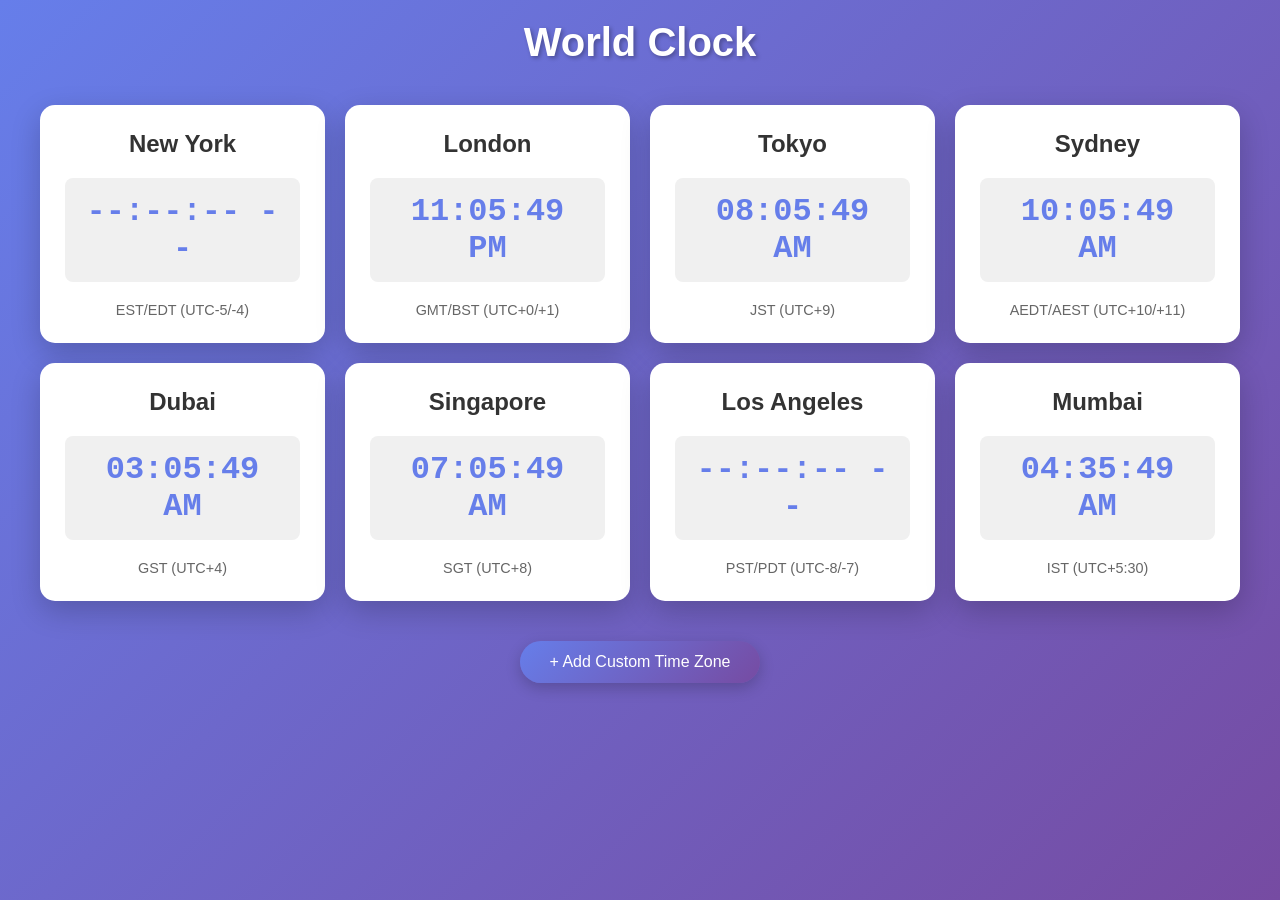
==== index.html @ 53c6fd09 "Initial commit: Add Digital Clock with Multiple Time Zones" ====
<!DOCTYPE html>
<html lang="en">
<head>
    <meta charset="UTF-8">
    <meta name="viewport" content="width=device-width, initial-scale=1.0">
    <title>Digital Clock - Multiple Time Zones</title>
    <link rel="stylesheet" href="style.css">
</head>
<body>
    <div class="container">
        <h1>World Clock</h1>
        <div class="clocks-grid">
            <div class="clock-card">
                <h2>New York</h2>
                <div class="time" id="time-ny">--:--:-- --</div>
                <p class="timezone">EST/EDT (UTC-5/-4)</p>
            </div>
            
            <div class="clock-card">
                <h2>London</h2>
                <div class="time" id="time-london">--:--:-- --</div>
                <p class="timezone">GMT/BST (UTC+0/+1)</p>
            </div>
            
            <div class="clock-card">
                <h2>Tokyo</h2>
                <div class="time" id="time-tokyo">--:--:-- --</div>
                <p class="timezone">JST (UTC+9)</p>
            </div>
            
            <div class="clock-card">
                <h2>Sydney</h2>
                <div class="time" id="time-sydney">--:--:-- --</div>
                <p class="timezone">AEDT/AEST (UTC+10/+11)</p>
            </div>
            
            <div class="clock-card">
                <h2>Dubai</h2>
                <div class="time" id="time-dubai">--:--:-- --</div>
                <p class="timezone">GST (UTC+4)</p>
            </div>
            
            <div class="clock-card">
                <h2>Singapore</h2>
                <div class="time" id="time-singapore">--:--:-- --</div>
                <p class="timezone">SGT (UTC+8)</p>
            </div>
            
            <div class="clock-card">
                <h2>Los Angeles</h2>
                <div class="time" id="time-la">--:--:-- --</div>
                <p class="timezone">PST/PDT (UTC-8/-7)</p>
            </div>
            
            <div class="clock-card">
                <h2>Mumbai</h2>
                <div class="time" id="time-mumbai">--:--:-- --</div>
                <p class="timezone">IST (UTC+5:30)</p>
            </div>
        </div>
        
        <div class="controls">
            <button id="add-timezone-btn">+ Add Custom Time Zone</button>
        </div>
        
        <div id="custom-timezones" class="custom-timezones"></div>
    </div>

    <script src="script.js"></script>
</body>
</html>
---- style.css ----
* {
    margin: 0;
    padding: 0;
    box-sizing: border-box;
}

body {
    font-family: 'Segoe UI', Tahoma, Geneva, Verdana, sans-serif;
    background: linear-gradient(135deg, #667eea 0%, #764ba2 100%);
    min-height: 100vh;
    padding: 20px;
}

.container {
    max-width: 1200px;
    margin: 0 auto;
}

h1 {
    text-align: center;
    color: white;
    margin-bottom: 40px;
    font-size: 2.5em;
    text-shadow: 2px 2px 4px rgba(0, 0, 0, 0.3);
}

.clocks-grid {
    display: grid;
    grid-template-columns: repeat(auto-fit, minmax(280px, 1fr));
    gap: 20px;
    margin-bottom: 40px;
}

.clock-card {
    background: white;
    border-radius: 15px;
    padding: 25px;
    box-shadow: 0 10px 30px rgba(0, 0, 0, 0.2);
    text-align: center;
    transition: transform 0.3s ease, box-shadow 0.3s ease;
}

.clock-card:hover {
    transform: translateY(-5px);
    box-shadow: 0 15px 40px rgba(0, 0, 0, 0.3);
}

.clock-card h2 {
    color: #333;
    font-size: 1.5em;
    margin-bottom: 15px;
}

.time {
    font-size: 2em;
    font-weight: bold;
    color: #667eea;
    font-family: 'Courier New', monospace;
    margin: 20px 0;
    padding: 15px;
    background: #f0f0f0;
    border-radius: 8px;
    min-height: 60px;
    display: flex;
    align-items: center;
    justify-content: center;
}

.timezone {
    color: #666;
    font-size: 0.9em;
    margin-top: 10px;
}

.controls {
    text-align: center;
    margin: 30px 0;
}

#add-timezone-btn {
    background: linear-gradient(135deg, #667eea 0%, #764ba2 100%);
    color: white;
    border: none;
    padding: 12px 30px;
    font-size: 1em;
    border-radius: 25px;
    cursor: pointer;
    transition: transform 0.2s, box-shadow 0.2s;
    box-shadow: 0 5px 15px rgba(0, 0, 0, 0.2);
}

#add-timezone-btn:hover {
    transform: scale(1.05);
    box-shadow: 0 8px 20px rgba(0, 0, 0, 0.3);
}

#add-timezone-btn:active {
    transform: scale(0.98);
}

.custom-timezones {
    display: grid;
    grid-template-columns: repeat(auto-fit, minmax(280px, 1fr));
    gap: 20px;
}

.custom-clock-card {
    background: white;
    border-radius: 15px;
    padding: 25px;
    box-shadow: 0 10px 30px rgba(0, 0, 0, 0.2);
    text-align: center;
    position: relative;
    transition: transform 0.3s ease, box-shadow 0.3s ease;
}

.custom-clock-card:hover {
    transform: translateY(-5px);
    box-shadow: 0 15px 40px rgba(0, 0, 0, 0.3);
}

.custom-clock-card h3 {
    color: #333;
    font-size: 1.5em;
    margin-bottom: 15px;
}

.custom-clock-card .time {
    font-size: 2em;
    font-weight: bold;
    color: #764ba2;
    font-family: 'Courier New', monospace;
    margin: 20px 0;
    padding: 15px;
    background: #f0f0f0;
    border-radius: 8px;
}

.custom-clock-card .timezone {
    color: #666;
    font-size: 0.9em;
    margin-top: 10px;
}

.remove-btn {
    position: absolute;
    top: 10px;
    right: 10px;
    background: #ff6b6b;
    color: white;
    border: none;
    width: 30px;
    height: 30px;
    border-radius: 50%;
    cursor: pointer;
    font-size: 1.2em;
    transition: background 0.2s;
}

.remove-btn:hover {
    background: #ff5252;
}

@media (max-width: 768px) {
    .clocks-grid {
        grid-template-columns: repeat(auto-fit, minmax(250px, 1fr));
    }

    h1 {
        font-size: 2em;
    }

    .time {
        font-size: 1.5em;
    }
}
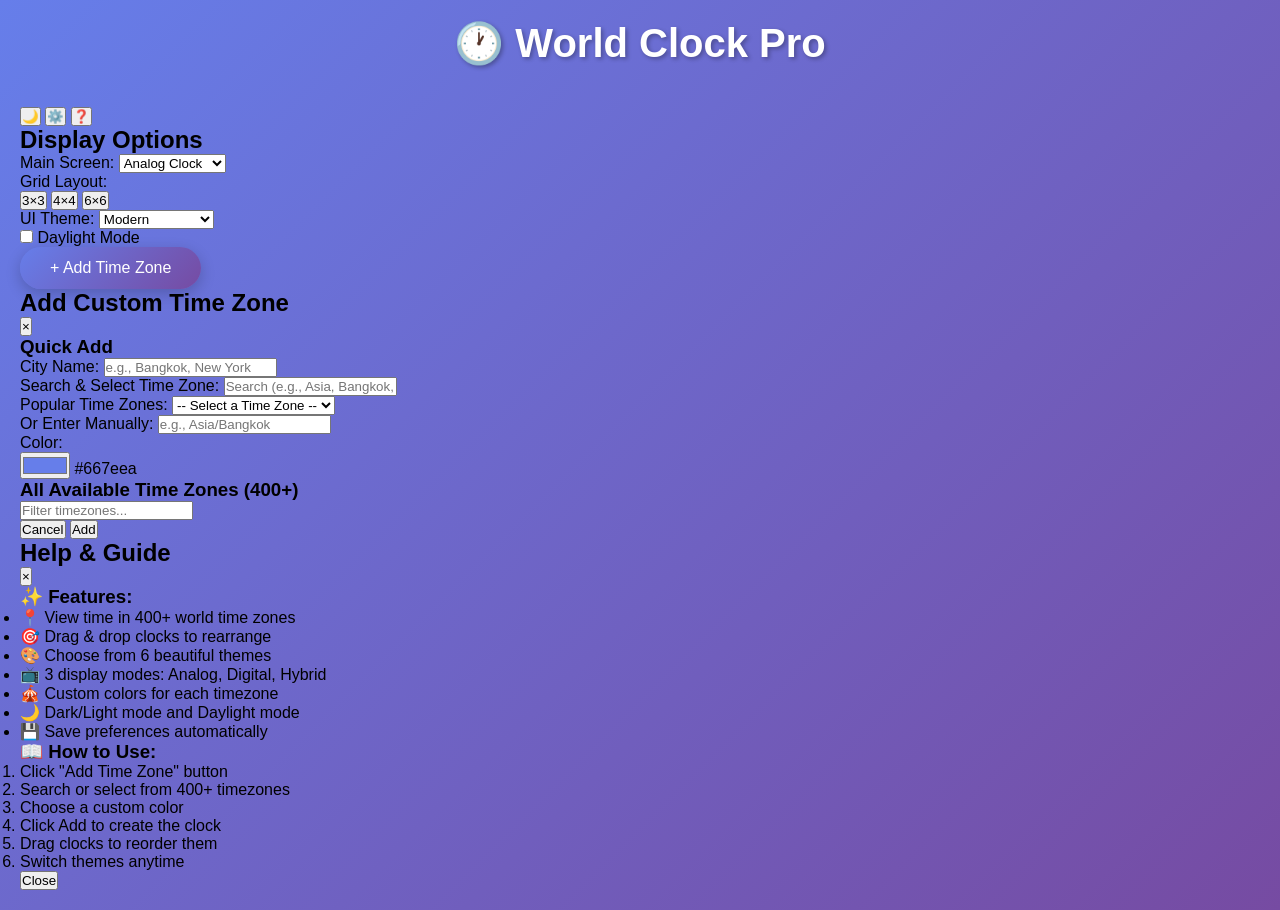
==== commit ddcd9bcc: "Update: Replace index.html with advanced version with 400+ timezone selector" ====
--- a/index.html
+++ b/index.html
@@ -3,69 +3,169 @@
 <head>
     <meta charset="UTF-8">
     <meta name="viewport" content="width=device-width, initial-scale=1.0">
-    <title>Digital Clock - Multiple Time Zones</title>
+    <meta name="description" content="Advanced Analog Clock with 400+ Time Zones, Customizable UI/UX, Drag-and-Drop Grid">
+    <meta name="keywords" content="analog clock, time zones, world clock, timezone selector">
+    <meta name="author" content="Veerbha">
+    <meta name="theme-color" content="#667eea">
+    <meta property="og:title" content="Advanced Analog Clock - World Time Zones">
+    <meta property="og:description" content="Beautiful analog clock with 400+ time zones and 6 themes">
+    <title>Advanced Analog Clock - World Time Zones</title>
     <link rel="stylesheet" href="style.css">
 </head>
 <body>
-    <div class="container">
-        <h1>World Clock</h1>
-        <div class="clocks-grid">
-            <div class="clock-card">
-                <h2>New York</h2>
-                <div class="time" id="time-ny">--:--:-- --</div>
-                <p class="timezone">EST/EDT (UTC-5/-4)</p>
+    <header class="navbar">
+        <div class="navbar-brand">
+            <h1>🕐 World Clock Pro</h1>
+        </div>
+        <div class="navbar-menu">
+            <button class="menu-btn" id="theme-toggle" title="Toggle Dark Mode">🌙</button>
+            <button class="menu-btn" id="settings-btn" title="Settings">⚙️</button>
+            <button class="menu-btn" id="help-btn" title="Help">❓</button>
+        </div>
+    </header>
+
+    <div class="main-container">
+        <aside class="sidebar">
+            <div class="sidebar-header">
+                <h2>Display Options</h2>
             </div>
-            
-            <div class="clock-card">
-                <h2>London</h2>
-                <div class="time" id="time-london">--:--:-- --</div>
-                <p class="timezone">GMT/BST (UTC+0/+1)</p>
+            <div class="sidebar-content">
+                <div class="option-group">
+                    <label>Main Screen:</label>
+                    <select id="main-screen-select">
+                        <option value="analog">Analog Clock</option>
+                        <option value="digital">Digital Display</option>
+                        <option value="hybrid">Hybrid View</option>
+                    </select>
+                </div>
+                <div class="option-group">
+                    <label>Grid Layout:</label>
+                    <div class="grid-buttons">
+                        <button class="grid-btn active" data-cols="3">3×3</button>
+                        <button class="grid-btn" data-cols="4">4×4</button>
+                        <button class="grid-btn" data-cols="6">6×6</button>
+                    </div>
+                </div>
+                <div class="option-group">
+                    <label>UI Theme:</label>
+                    <select id="theme-select">
+                        <option value="modern">Modern</option>
+                        <option value="minimal">Minimal</option>
+                        <option value="dark">Dark</option>
+                        <option value="glassmorphism">Glassmorphism</option>
+                        <option value="retro">Retro</option>
+                        <option value="vibrant">Vibrant</option>
+                    </select>
+                </div>
+                <div class="option-group">
+                    <label class="checkbox">
+                        <input type="checkbox" id="daylight-toggle">
+                        <span>Daylight Mode</span>
+                    </label>
+                </div>
+                <button class="btn-primary" id="add-timezone-btn">+ Add Time Zone</button>
             </div>
-            
-            <div class="clock-card">
-                <h2>Tokyo</h2>
-                <div class="time" id="time-tokyo">--:--:-- --</div>
-                <p class="timezone">JST (UTC+9)</p>
+        </aside>
+
+        <main class="main-content">
+            <div id="analog-display" class="display-section active">
+                <div class="analog-grid" id="analog-grid"></div>
             </div>
-            
-            <div class="clock-card">
-                <h2>Sydney</h2>
-                <div class="time" id="time-sydney">--:--:-- --</div>
-                <p class="timezone">AEDT/AEST (UTC+10/+11)</p>
+            <div id="digital-display" class="display-section">
+                <div class="digital-grid" id="digital-grid"></div>
             </div>
-            
-            <div class="clock-card">
-                <h2>Dubai</h2>
-                <div class="time" id="time-dubai">--:--:-- --</div>
-                <p class="timezone">GST (UTC+4)</p>
+            <div id="hybrid-display" class="display-section">
+                <div class="hybrid-grid" id="hybrid-grid"></div>
             </div>
-            
-            <div class="clock-card">
-                <h2>Singapore</h2>
-                <div class="time" id="time-singapore">--:--:-- --</div>
-                <p class="timezone">SGT (UTC+8)</p>
+        </main>
+    </div>
+
+    <!-- Add Timezone Modal with Full List -->
+    <div class="modal" id="timezone-modal">
+        <div class="modal-content modal-large">
+            <div class="modal-header">
+                <h2>Add Custom Time Zone</h2>
+                <button class="close-btn" onclick="closeModal('timezone-modal')">&times;</button>
             </div>
-            
-            <div class="clock-card">
-                <h2>Los Angeles</h2>
-                <div class="time" id="time-la">--:--:-- --</div>
-                <p class="timezone">PST/PDT (UTC-8/-7)</p>
+            <div class="modal-body timezone-modal-body">
+                <div class="timezone-add-section">
+                    <h3>Quick Add</h3>
+                    <div class="form-group">
+                        <label>City Name:</label>
+                        <input type="text" id="city-name" placeholder="e.g., Bangkok, New York">
+                    </div>
+                    <div class="form-group">
+                        <label>Search & Select Time Zone:</label>
+                        <input type="text" id="timezone-search" placeholder="Search (e.g., Asia, Bangkok, UTC)..." class="timezone-search">
+                    </div>
+                    <div class="form-group">
+                        <label>Popular Time Zones:</label>
+                        <select id="timezone-select-list" class="timezone-select-list">
+                            <option value="">-- Select a Time Zone --</option>
+                        </select>
+                    </div>
+                    <div class="form-group">
+                        <label>Or Enter Manually:</label>
+                        <input type="text" id="timezone-input" placeholder="e.g., Asia/Bangkok">
+                    </div>
+                    <div class="form-group">
+                        <label>Color:</label>
+                        <div class="color-picker">
+                            <input type="color" id="timezone-color" value="#667eea">
+                            <span id="color-label">#667eea</span>
+                        </div>
+                    </div>
+                </div>
+                <div class="timezone-list-section">
+                    <h3>All Available Time Zones (400+)</h3>
+                    <div class="timezone-filter">
+                        <input type="text" id="timezone-filter" placeholder="Filter timezones...">
+                    </div>
+                    <div class="timezone-list" id="timezone-list-container"></div>
+                </div>
             </div>
-            
-            <div class="clock-card">
-                <h2>Mumbai</h2>
-                <div class="time" id="time-mumbai">--:--:-- --</div>
-                <p class="timezone">IST (UTC+5:30)</p>
+            <div class="modal-footer">
+                <button class="btn-secondary" onclick="closeModal('timezone-modal')">Cancel</button>
+                <button class="btn-primary" onclick="addCustomTimezone()">Add</button>
             </div>
         </div>
-        
-        <div class="controls">
-            <button id="add-timezone-btn">+ Add Custom Time Zone</button>
-        </div>
-        
-        <div id="custom-timezones" class="custom-timezones"></div>
     </div>
 
+    <!-- Help Modal -->
+    <div class="modal" id="help-modal">
+        <div class="modal-content">
+            <div class="modal-header">
+                <h2>Help & Guide</h2>
+                <button class="close-btn" onclick="closeModal('help-modal')">&times;</button>
+            </div>
+            <div class="modal-body">
+                <h3>✨ Features:</h3>
+                <ul>
+                    <li>📍 View time in 400+ world time zones</li>
+                    <li>🎯 Drag & drop clocks to rearrange</li>
+                    <li>🎨 Choose from 6 beautiful themes</li>
+                    <li>📺 3 display modes: Analog, Digital, Hybrid</li>
+                    <li>🎪 Custom colors for each timezone</li>
+                    <li>🌙 Dark/Light mode and Daylight mode</li>
+                    <li>💾 Save preferences automatically</li>
+                </ul>
+                <h3>📖 How to Use:</h3>
+                <ol>
+                    <li>Click "Add Time Zone" button</li>
+                    <li>Search or select from 400+ timezones</li>
+                    <li>Choose a custom color</li>
+                    <li>Click Add to create the clock</li>
+                    <li>Drag clocks to reorder them</li>
+                    <li>Switch themes anytime</li>
+                </ol>
+            </div>
+            <div class="modal-footer">
+                <button class="btn-primary" onclick="closeModal('help-modal')">Close</button>
+            </div>
+        </div>
+    </div>
+
+    <div class="modal-overlay" id="modal-overlay"></div>
     <script src="script.js"></script>
 </body>
 </html>
